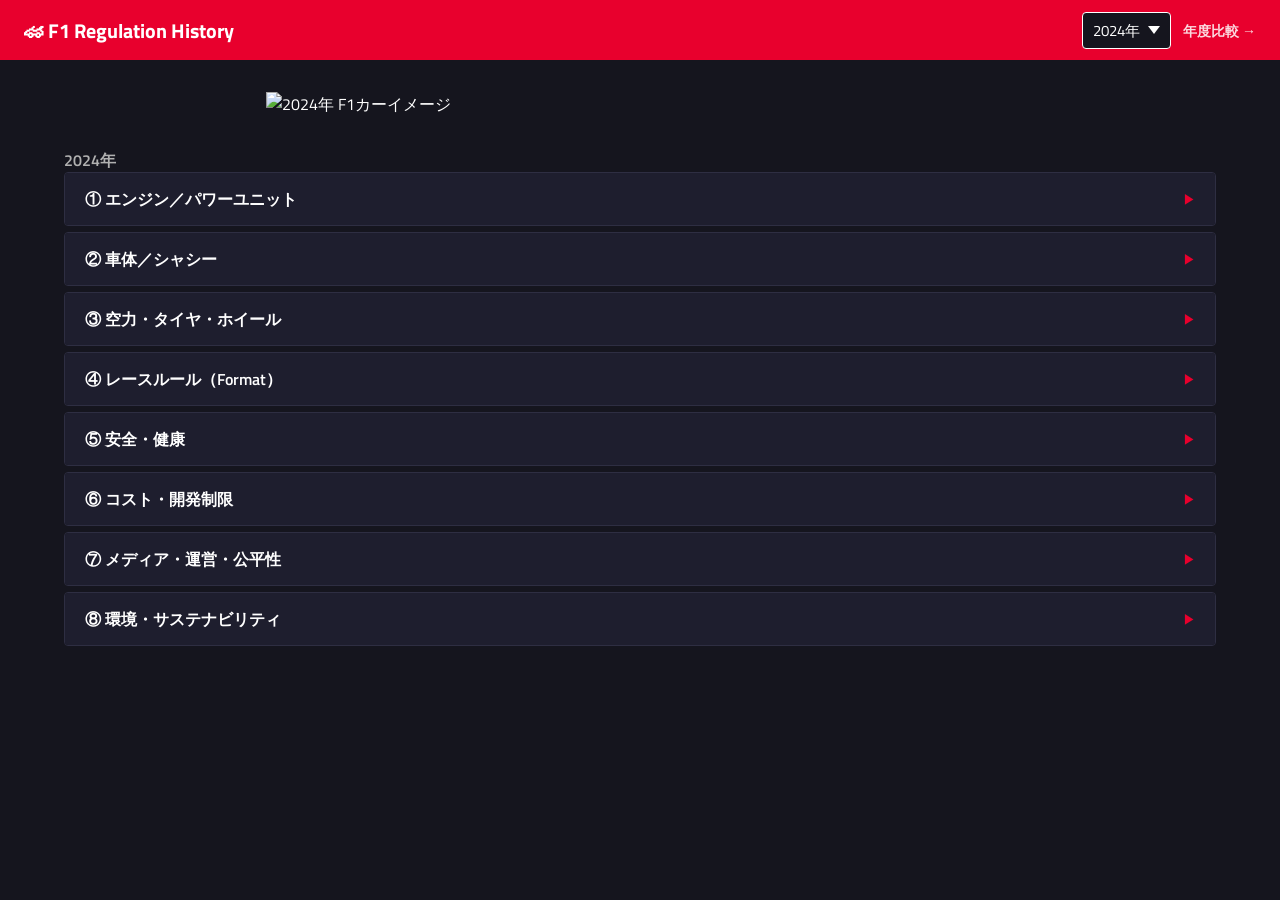
==== index.html @ b2a88900 "Initial commit: F1 Regulation History site" ====
<!DOCTYPE html>
<html lang="ja">
<head>
  <meta charset="UTF-8">
  <meta name="viewport" content="width=device-width, initial-scale=1.0">
  <title>F1 Regulation History</title>
  <link rel="stylesheet" href="style.css">
  <script src="https://cdn.jsdelivr.net/npm/marked/marked.min.js"></script>
</head>
<body>

  <header>
    <span class="header-title">🏎 F1 Regulation History</span>
    <div class="header-controls">
      <select id="year-select">
        <option value="2000">2000年</option>
        <option value="2001">2001年</option>
        <option value="2002">2002年</option>
        <option value="2003">2003年</option>
        <option value="2004">2004年</option>
        <option value="2005">2005年</option>
        <option value="2006">2006年</option>
        <option value="2007">2007年</option>
        <option value="2008">2008年</option>
        <option value="2009">2009年</option>
        <option value="2010">2010年</option>
        <option value="2011">2011年</option>
        <option value="2012">2012年</option>
        <option value="2013">2013年</option>
        <option value="2014">2014年</option>
        <option value="2015">2015年</option>
        <option value="2016">2016年</option>
        <option value="2017">2017年</option>
        <option value="2018">2018年</option>
        <option value="2019">2019年</option>
        <option value="2020">2020年</option>
        <option value="2021">2021年</option>
        <option value="2022">2022年</option>
        <option value="2023">2023年</option>
        <option value="2024" selected>2024年</option>
        <option value="2025">2025年</option>
        <option value="2026">2026年</option>
      </select>
      <a class="header-nav-link" href="compare.html">年度比較 →</a>
    </div>
  </header>

  <main>
    <div class="car-image-wrap">
      <img id="car-image" class="car-image-single" src="" alt="F1カーイメージ">
      <p id="year-label" class="car-image-label"></p>
    </div>

    <div class="accordion" id="accordion">

      <div class="accordion-item" data-category="engine">
        <button class="accordion-header" aria-expanded="false">
          ① エンジン／パワーユニット
        </button>
        <div class="accordion-body" id="section-engine"></div>
      </div>

      <div class="accordion-item" data-category="chassis">
        <button class="accordion-header" aria-expanded="false">
          ② 車体／シャシー
        </button>
        <div class="accordion-body" id="section-chassis"></div>
      </div>

      <div class="accordion-item" data-category="aero">
        <button class="accordion-header" aria-expanded="false">
          ③ 空力・タイヤ・ホイール
        </button>
        <div class="accordion-body" id="section-aero"></div>
      </div>

      <div class="accordion-item" data-category="race_rules">
        <button class="accordion-header" aria-expanded="false">
          ④ レースルール（Format）
        </button>
        <div class="accordion-body" id="section-race_rules"></div>
      </div>

      <div class="accordion-item" data-category="safety">
        <button class="accordion-header" aria-expanded="false">
          ⑤ 安全・健康
        </button>
        <div class="accordion-body" id="section-safety"></div>
      </div>

      <div class="accordion-item" data-category="cost">
        <button class="accordion-header" aria-expanded="false">
          ⑥ コスト・開発制限
        </button>
        <div class="accordion-body" id="section-cost"></div>
      </div>

      <div class="accordion-item" data-category="media">
        <button class="accordion-header" aria-expanded="false">
          ⑦ メディア・運営・公平性
        </button>
        <div class="accordion-body" id="section-media"></div>
      </div>

      <div class="accordion-item" data-category="environment">
        <button class="accordion-header" aria-expanded="false">
          ⑧ 環境・サステナビリティ
        </button>
        <div class="accordion-body" id="section-environment"></div>
      </div>

    </div>
  </main>

  <script defer src="app.js"></script>
</body>
</html>
---- style.css ----
@import url('https://fonts.googleapis.com/css2?family=Titillium+Web:wght@400;600;700&display=swap');

/* ── デザイントークン ── */
:root {
  --color-primary: #E8002D;
  --color-bg: #15151E;
  --color-surface: #1e1e2e;
  --color-border: #2e2e42;
  --color-text: #FFFFFF;
  --color-text-sub: #B0B0B0;
}

/* ── リセット・基盤 ── */
*, *::before, *::after {
  box-sizing: border-box;
  margin: 0;
  padding: 0;
}

body {
  background-color: var(--color-bg);
  color: var(--color-text);
  font-family: 'Titillium Web', sans-serif;
  min-height: 100vh;
}

/* ── ヘッダー ── */
header {
  background-color: var(--color-primary);
  padding: 0 24px;
  height: 60px;
  display: flex;
  align-items: center;
  justify-content: space-between;
  gap: 16px;
}

.header-title {
  font-size: 1.25rem;
  font-weight: 700;
  color: var(--color-text);
  white-space: nowrap;
  text-decoration: none;
}

.header-controls {
  display: flex;
  align-items: center;
  gap: 12px;
}

.header-nav-link {
  color: var(--color-text);
  font-size: 0.875rem;
  font-weight: 600;
  text-decoration: none;
  opacity: 0.85;
  white-space: nowrap;
}

.header-nav-link:hover {
  opacity: 1;
}

/* ── ドロップダウン（共通） ── */
select {
  background-color: var(--color-bg);
  color: var(--color-text);
  border: 1px solid var(--color-text);
  border-radius: 4px;
  padding: 6px 10px;
  font-family: 'Titillium Web', sans-serif;
  font-size: 0.95rem;
  cursor: pointer;
  appearance: none;
  background-image: url("data:image/svg+xml,%3Csvg xmlns='http://www.w3.org/2000/svg' width='12' height='8' viewBox='0 0 12 8'%3E%3Cpath fill='%23ffffff' d='M6 8L0 0h12z'/%3E%3C/svg%3E");
  background-repeat: no-repeat;
  background-position: right 10px center;
  padding-right: 30px;
}

select:focus {
  outline: 2px solid var(--color-text);
  outline-offset: 2px;
}

/* ── ボタン ── */
.btn-primary {
  background-color: var(--color-primary);
  color: var(--color-text);
  border: none;
  border-radius: 4px;
  padding: 8px 20px;
  font-family: 'Titillium Web', sans-serif;
  font-size: 0.95rem;
  font-weight: 600;
  cursor: pointer;
  transition: filter 0.15s;
  white-space: nowrap;
}

.btn-primary:hover {
  filter: brightness(1.15);
}

/* ── メインコンテンツ共通 ── */
main {
  padding: 32px 24px;
  max-width: 1200px;
  margin: 0 auto;
}

/* ── 車体画像（単年表示） ── */
.car-image-single {
  display: block;
  width: 65%;
  margin: 0 auto 32px;
  object-fit: contain;
}

/* ── 車体画像（比較表示） ── */
.car-images-compare {
  display: flex;
  justify-content: center;
  gap: 24px;
  margin-bottom: 32px;
}

.car-image-compare-wrap {
  width: 45%;
  text-align: center;
}

.car-image-compare-wrap img {
  width: 100%;
  object-fit: contain;
}

.car-image-label {
  margin-top: 8px;
  font-size: 1rem;
  font-weight: 600;
  color: var(--color-text-sub);
}

/* ── 時系列注記 ── */
.timeline-note {
  background-color: var(--color-surface);
  border-left: 3px solid var(--color-primary);
  padding: 10px 16px;
  margin-bottom: 24px;
  font-size: 0.875rem;
  color: var(--color-text-sub);
  display: none;
}

.timeline-note.visible {
  display: block;
}

/* ── アコーディオン ── */
.accordion {
  display: flex;
  flex-direction: column;
  gap: 6px;
}

.accordion-item {
  border: 1px solid var(--color-border);
  border-radius: 4px;
  overflow: hidden;
}

.accordion-header {
  width: 100%;
  background-color: var(--color-surface);
  color: var(--color-text);
  border: none;
  padding: 14px 20px;
  font-family: 'Titillium Web', sans-serif;
  font-size: 1rem;
  font-weight: 600;
  text-align: left;
  cursor: pointer;
  display: flex;
  justify-content: space-between;
  align-items: center;
  transition: background-color 0.15s;
}

.accordion-header:hover {
  background-color: #26263a;
}

.accordion-header::after {
  content: '▶';
  font-size: 0.75rem;
  color: var(--color-primary);
  transition: transform 0.25s;
  flex-shrink: 0;
}

.accordion-header[aria-expanded="true"]::after {
  transform: rotate(90deg);
}

.accordion-body {
  max-height: 0;
  overflow: hidden;
  transition: max-height 0.3s ease, padding 0.3s ease;
  background-color: var(--color-bg);
  padding: 0 20px;
}

.accordion-body.open {
  max-height: 2000px;
  padding: 16px 20px;
}

.accordion-body p {
  margin-bottom: 8px;
  line-height: 1.7;
  color: var(--color-text);
}

.accordion-body ul, .accordion-body ol {
  margin: 8px 0 8px 20px;
  line-height: 1.7;
}

.accordion-body h3, .accordion-body h4 {
  margin: 12px 0 6px;
  color: var(--color-primary);
}

/* ── 比較画面：カテゴリセクション ── */
.compare-section {
  margin-bottom: 40px;
  border: 1px solid var(--color-border);
  border-radius: 6px;
  overflow: hidden;
}

.compare-section-title {
  background-color: var(--color-surface);
  padding: 12px 20px;
  font-size: 1rem;
  font-weight: 700;
  color: var(--color-text);
  border-bottom: 1px solid var(--color-border);
}

/* ── 比較画面：左右2カラム ── */
.compare-columns {
  display: grid;
  grid-template-columns: 1fr 1fr;
  gap: 0;
  border-bottom: 1px solid var(--color-border);
}

.compare-col {
  padding: 16px 20px;
  line-height: 1.7;
}

.compare-col:first-child {
  border-right: 1px solid var(--color-border);
}

.compare-col p {
  margin-bottom: 8px;
}

.compare-col ul, .compare-col ol {
  margin: 8px 0 8px 20px;
}

/* ── 差分ブロック ── */
.diff-block {
  padding: 16px 20px;
  background-color: #1a1a2a;
}

.diff-block-title {
  font-size: 0.875rem;
  font-weight: 700;
  color: var(--color-primary);
  margin-bottom: 8px;
  display: flex;
  align-items: center;
  gap: 6px;
}

.diff-summary {
  font-size: 0.95rem;
  color: var(--color-text);
  margin-bottom: 10px;
  line-height: 1.6;
}

.diff-details {
  list-style: none;
  padding: 0;
  display: flex;
  flex-direction: column;
  gap: 4px;
}

.diff-details li {
  font-size: 0.875rem;
  color: var(--color-text-sub);
  padding-left: 14px;
  position: relative;
  line-height: 1.6;
}

.diff-details li::before {
  content: '・';
  position: absolute;
  left: 0;
  color: var(--color-primary);
}

/* ── 比較コンテンツエリア（初期非表示） ── */
.compare-content {
  display: none;
}

.compare-content.visible {
  display: block;
}
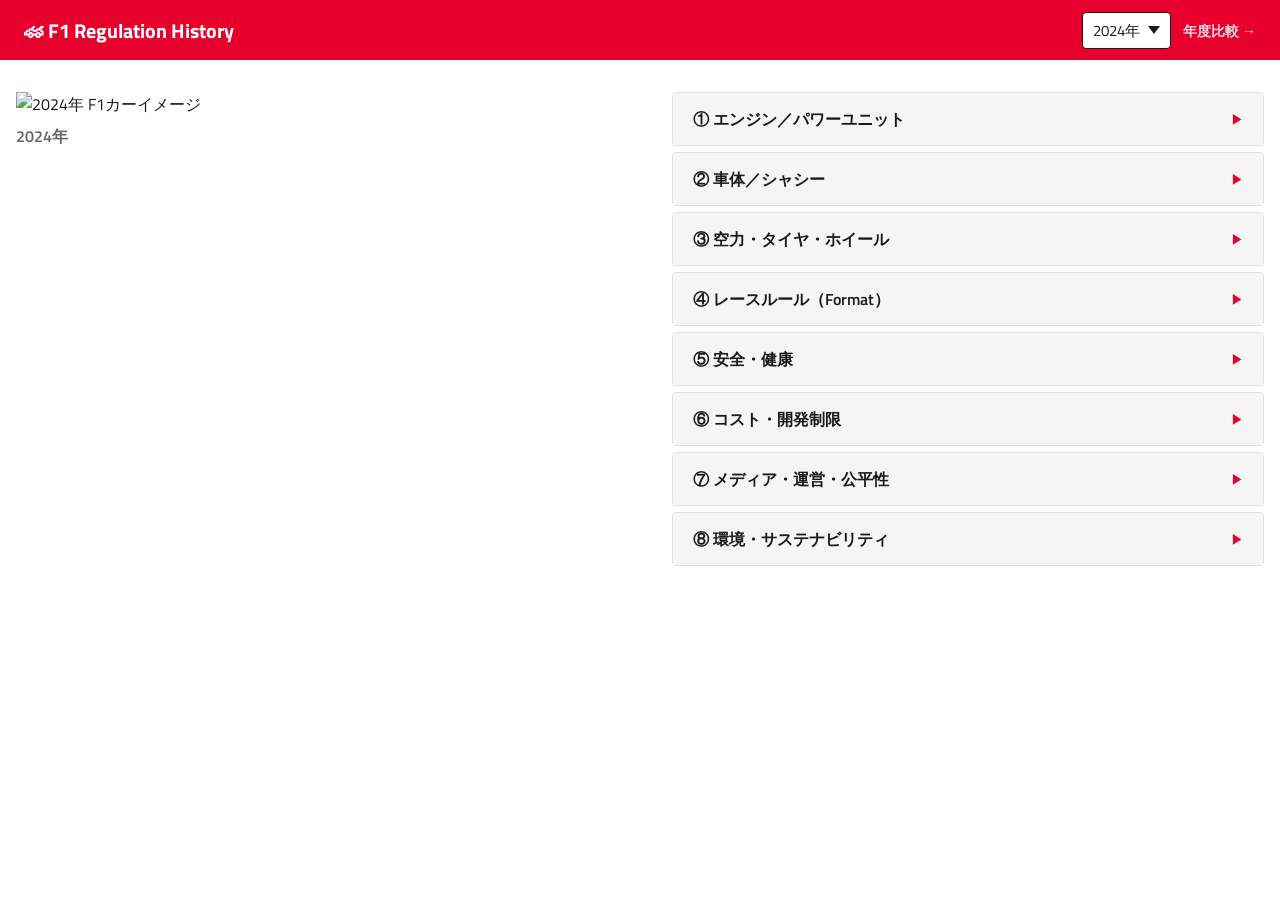
==== commit c0cbd2a9: "style: adjust single-year layout and spacing" ====
--- a/index.html
+++ b/index.html
@@ -46,12 +46,14 @@
   </header>
 
   <main>
-    <div class="car-image-wrap">
-      <img id="car-image" class="car-image-single" src="" alt="F1カーイメージ">
-      <p id="year-label" class="car-image-label"></p>
-    </div>
+    <div class="layout-single">
 
-    <div class="accordion" id="accordion">
+      <div class="car-image-wrap">
+        <img id="car-image" class="car-image-single" src="" alt="F1カーイメージ">
+        <p id="year-label" class="car-image-label"></p>
+      </div>
+
+      <div class="accordion" id="accordion">
 
       <div class="accordion-item" data-category="engine">
         <button class="accordion-header" aria-expanded="false">
@@ -109,7 +111,9 @@
         <div class="accordion-body" id="section-environment"></div>
       </div>
 
-    </div>
+      </div><!-- /.accordion -->
+
+    </div><!-- /.layout-single -->
   </main>
 
   <script defer src="app.js"></script>
--- a/style.css
+++ b/style.css
@@ -3,11 +3,11 @@
 /* ── デザイントークン ── */
 :root {
   --color-primary: #E8002D;
-  --color-bg: #15151E;
-  --color-surface: #1e1e2e;
-  --color-border: #2e2e42;
-  --color-text: #FFFFFF;
-  --color-text-sub: #B0B0B0;
+  --color-bg: #FFFFFF;
+  --color-surface: #F5F5F5;
+  --color-border: #E0E0E0;
+  --color-text: #1A1A1A;
+  --color-text-sub: #666666;
 }
 
 /* ── リセット・基盤 ── */
@@ -38,7 +38,7 @@
 .header-title {
   font-size: 1.25rem;
   font-weight: 700;
-  color: var(--color-text);
+  color: #FFFFFF;
   white-space: nowrap;
   text-decoration: none;
 }
@@ -50,7 +50,7 @@
 }
 
 .header-nav-link {
-  color: var(--color-text);
+  color: #FFFFFF;
   font-size: 0.875rem;
   font-weight: 600;
   text-decoration: none;
@@ -73,7 +73,7 @@
   font-size: 0.95rem;
   cursor: pointer;
   appearance: none;
-  background-image: url("data:image/svg+xml,%3Csvg xmlns='http://www.w3.org/2000/svg' width='12' height='8' viewBox='0 0 12 8'%3E%3Cpath fill='%23ffffff' d='M6 8L0 0h12z'/%3E%3C/svg%3E");
+  background-image: url("data:image/svg+xml,%3Csvg xmlns='http://www.w3.org/2000/svg' width='12' height='8' viewBox='0 0 12 8'%3E%3Cpath fill='%231a1a1a' d='M6 8L0 0h12z'/%3E%3C/svg%3E");
   background-repeat: no-repeat;
   background-position: right 10px center;
   padding-right: 30px;
@@ -105,16 +105,33 @@
 
 /* ── メインコンテンツ共通 ── */
 main {
-  padding: 32px 24px;
-  max-width: 1200px;
-  margin: 0 auto;
+  padding: 32px 16px;
+}
+
+/* ── 単年表示レイアウト（左：画像、右：アコーディオン） ── */
+.layout-single {
+  display: flex;
+  gap: 32px;
+  align-items: flex-start;
+}
+
+.layout-single .car-image-wrap {
+  flex: 0 0 50%;
+  position: sticky;
+  top: 16px;
+  text-align: left;
+}
+
+.layout-single .accordion {
+  flex: 1;
+  min-width: 0;
 }
 
 /* ── 車体画像（単年表示） ── */
 .car-image-single {
   display: block;
-  width: 65%;
-  margin: 0 auto 32px;
+  width: 100%;
+  margin: 0;
   object-fit: contain;
 }
 
@@ -189,7 +206,7 @@
 }
 
 .accordion-header:hover {
-  background-color: #26263a;
+  background-color: #EBEBEB;
 }
 
 .accordion-header::after {
@@ -278,7 +295,7 @@
 /* ── 差分ブロック ── */
 .diff-block {
   padding: 16px 20px;
-  background-color: #1a1a2a;
+  background-color: #FFF5F5;
 }
 
 .diff-block-title {
